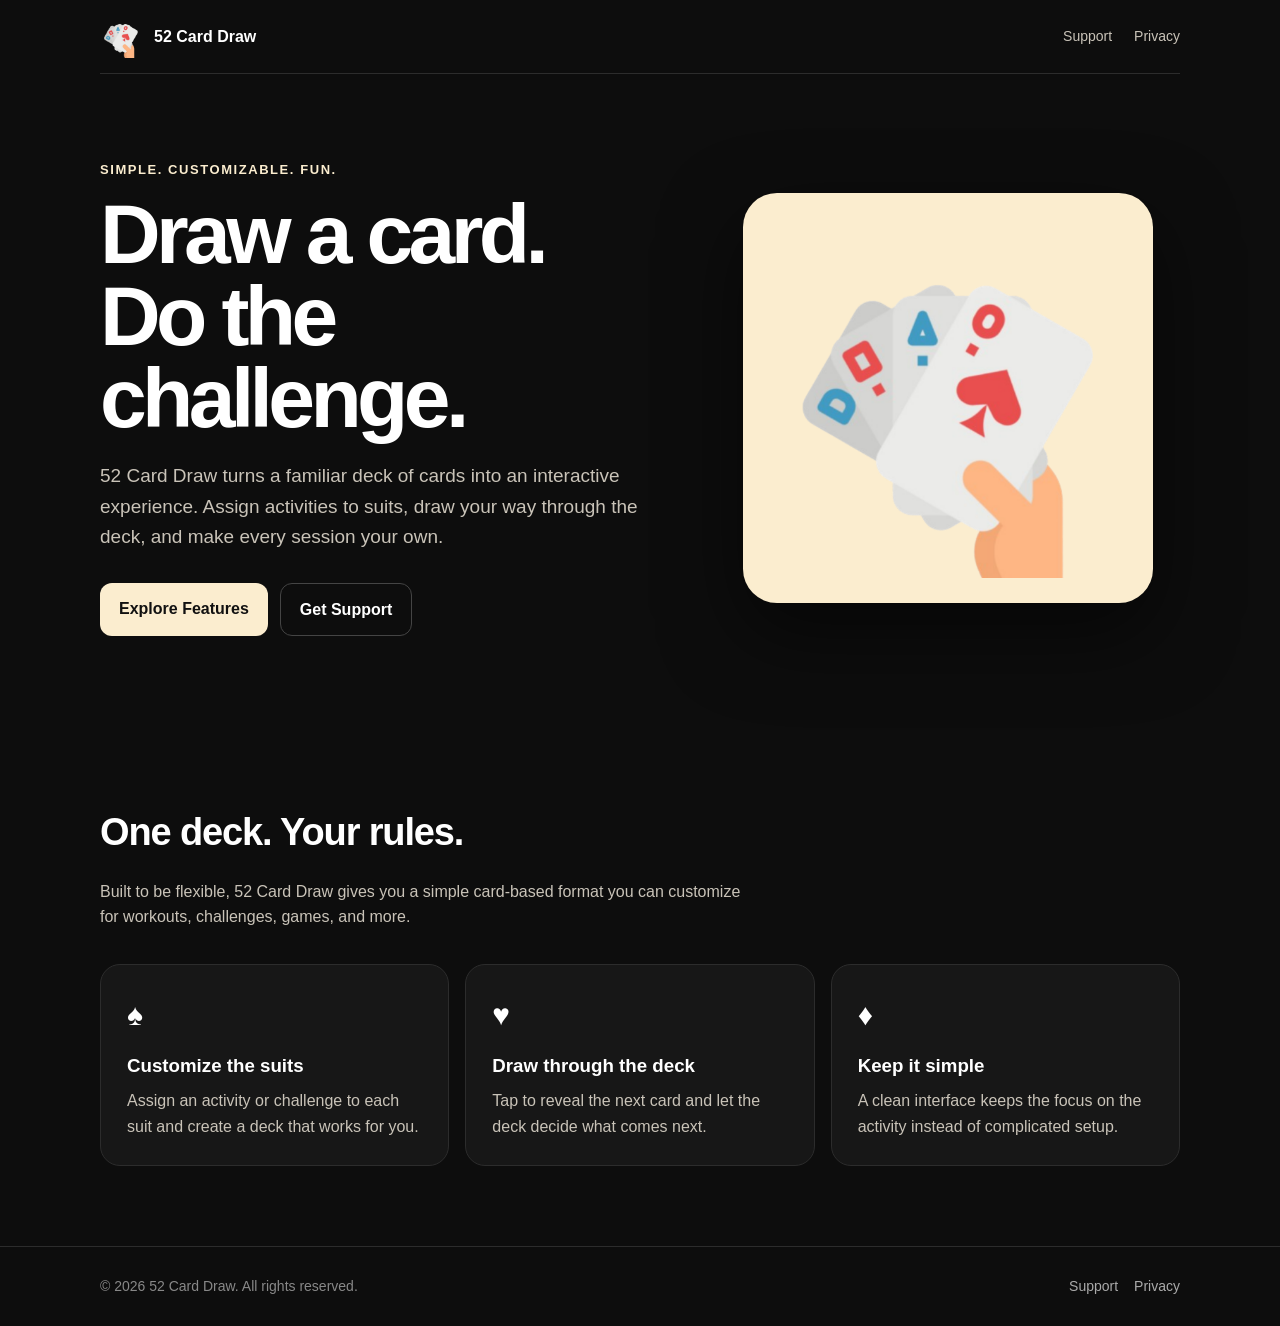
==== index.html @ 277e7c4e "Initialization" ====
<!doctype html><html lang="en"><head><meta charset="utf-8"><meta name="viewport" content="width=device-width,initial-scale=1"><meta name="description" content="52 Card Draw turns a deck of cards into a customizable way to play, train, and create challenges."><title>52 Card Draw</title><link rel="stylesheet" href="styles.css"><link rel="icon" href="app-icon.png"></head><body><div class="wrap"><nav><a class="brand" href="index.html"><img src="app-icon.png" alt="52 Card Draw icon"><span>52 Card Draw</span></a><div class="links"><a href="support.html">Support</a><a href="privacy.html">Privacy</a></div></nav><main class="hero"><div><div class="eyebrow">Simple. Customizable. Fun.</div><h1>Draw a card.<br>Do the challenge.</h1><p>52 Card Draw turns a familiar deck of cards into an interactive experience. Assign activities to suits, draw your way through the deck, and make every session your own.</p><div class="buttons"><a class="button" href="#features">Explore Features</a><a class="button secondary" href="support.html">Get Support</a></div></div><div class="icon-wrap"><div class="icon-card"><img src="app-icon.png" alt="52 Card Draw playing card app icon"></div></div></main><section class="section" id="features"><h2>One deck. Your rules.</h2><p class="section-lead">Built to be flexible, 52 Card Draw gives you a simple card-based format you can customize for workouts, challenges, games, and more.</p><div class="grid"><div class="card"><div class="symbol">♠</div><h3>Customize the suits</h3><p>Assign an activity or challenge to each suit and create a deck that works for you.</p></div><div class="card"><div class="symbol">♥</div><h3>Draw through the deck</h3><p>Tap to reveal the next card and let the deck decide what comes next.</p></div><div class="card"><div class="symbol">♦</div><h3>Keep it simple</h3><p>A clean interface keeps the focus on the activity instead of complicated setup.</p></div></div></section></div><footer><div class="wrap footer-row"><span>© 2026 52 Card Draw. All rights reserved.</span><span><a href="support.html">Support</a><a href="privacy.html">Privacy</a></span></div></footer></body></html>
---- styles.css ----
:root{--bg:#0d0d0d;--panel:#171717;--cream:#FBEDCF;--muted:#c9c3b8;--line:#2c2c2c;--red:#ef4747;--blue:#43a7d2}*{box-sizing:border-box}html{scroll-behavior:smooth}body{margin:0;font-family:-apple-system,BlinkMacSystemFont,"Segoe UI",sans-serif;background:var(--bg);color:#fff;line-height:1.6}a{color:inherit}.wrap{width:min(1080px,90%);margin:auto}nav{height:74px;display:flex;align-items:center;justify-content:space-between;border-bottom:1px solid var(--line)}.brand{display:flex;align-items:center;gap:12px;text-decoration:none;font-weight:800}.brand img{width:42px;height:42px;object-fit:contain}.links{display:flex;gap:22px}.links a{color:var(--muted);text-decoration:none;font-size:14px}.links a:hover{color:#fff}.hero{min-height:72vh;display:grid;grid-template-columns:1.1fr .9fr;align-items:center;gap:50px;padding:70px 0}.eyebrow{color:var(--cream);font-weight:700;letter-spacing:.12em;text-transform:uppercase;font-size:13px}.hero h1{font-size:clamp(48px,7vw,84px);line-height:.98;margin:12px 0 22px;letter-spacing:-.055em}.hero p{font-size:19px;color:var(--muted);max-width:600px}.icon-wrap{display:flex;justify-content:center}.icon-card{width:min(410px,80vw);aspect-ratio:1;border-radius:34px;background:var(--cream);display:grid;place-items:center;box-shadow:0 30px 80px #0008}.icon-card img{width:88%;height:88%;object-fit:contain}.buttons{display:flex;gap:12px;margin-top:30px;flex-wrap:wrap}.button{display:inline-block;padding:13px 19px;border-radius:12px;text-decoration:none;font-weight:700;background:var(--cream);color:#111}.button.secondary{background:transparent;color:#fff;border:1px solid #444}.section{padding:80px 0}.section h2{font-size:38px;letter-spacing:-.03em;margin:0 0 14px}.section-lead{color:var(--muted);max-width:650px;margin-bottom:34px}.grid{display:grid;grid-template-columns:repeat(3,1fr);gap:16px}.card{background:var(--panel);border:1px solid var(--line);border-radius:20px;padding:26px}.card .symbol{font-size:30px}.card h3{margin:12px 0 7px}.card p{margin:0;color:var(--muted)}.page{padding:70px 0 100px;max-width:760px}.page h1{font-size:52px;letter-spacing:-.04em;margin-bottom:10px}.page h2{margin-top:40px}.page p,.page li{color:var(--muted)}.faq{border-top:1px solid var(--line);padding:20px 0}.faq h3{margin:0 0 5px}.faq p{margin:0}footer{border-top:1px solid var(--line);padding:28px 0;color:#888;font-size:14px}.footer-row{display:flex;justify-content:space-between;gap:20px;flex-wrap:wrap}.footer-row a{color:#aaa;text-decoration:none;margin-left:16px}@media(max-width:760px){.hero{grid-template-columns:1fr;text-align:center;padding:55px 0}.hero p{margin-left:auto;margin-right:auto}.buttons{justify-content:center}.icon-wrap{order:-1}.icon-card{width:230px;border-radius:26px}.grid{grid-template-columns:1fr}.links{gap:12px}.links a{font-size:13px}.page h1{font-size:42px}}
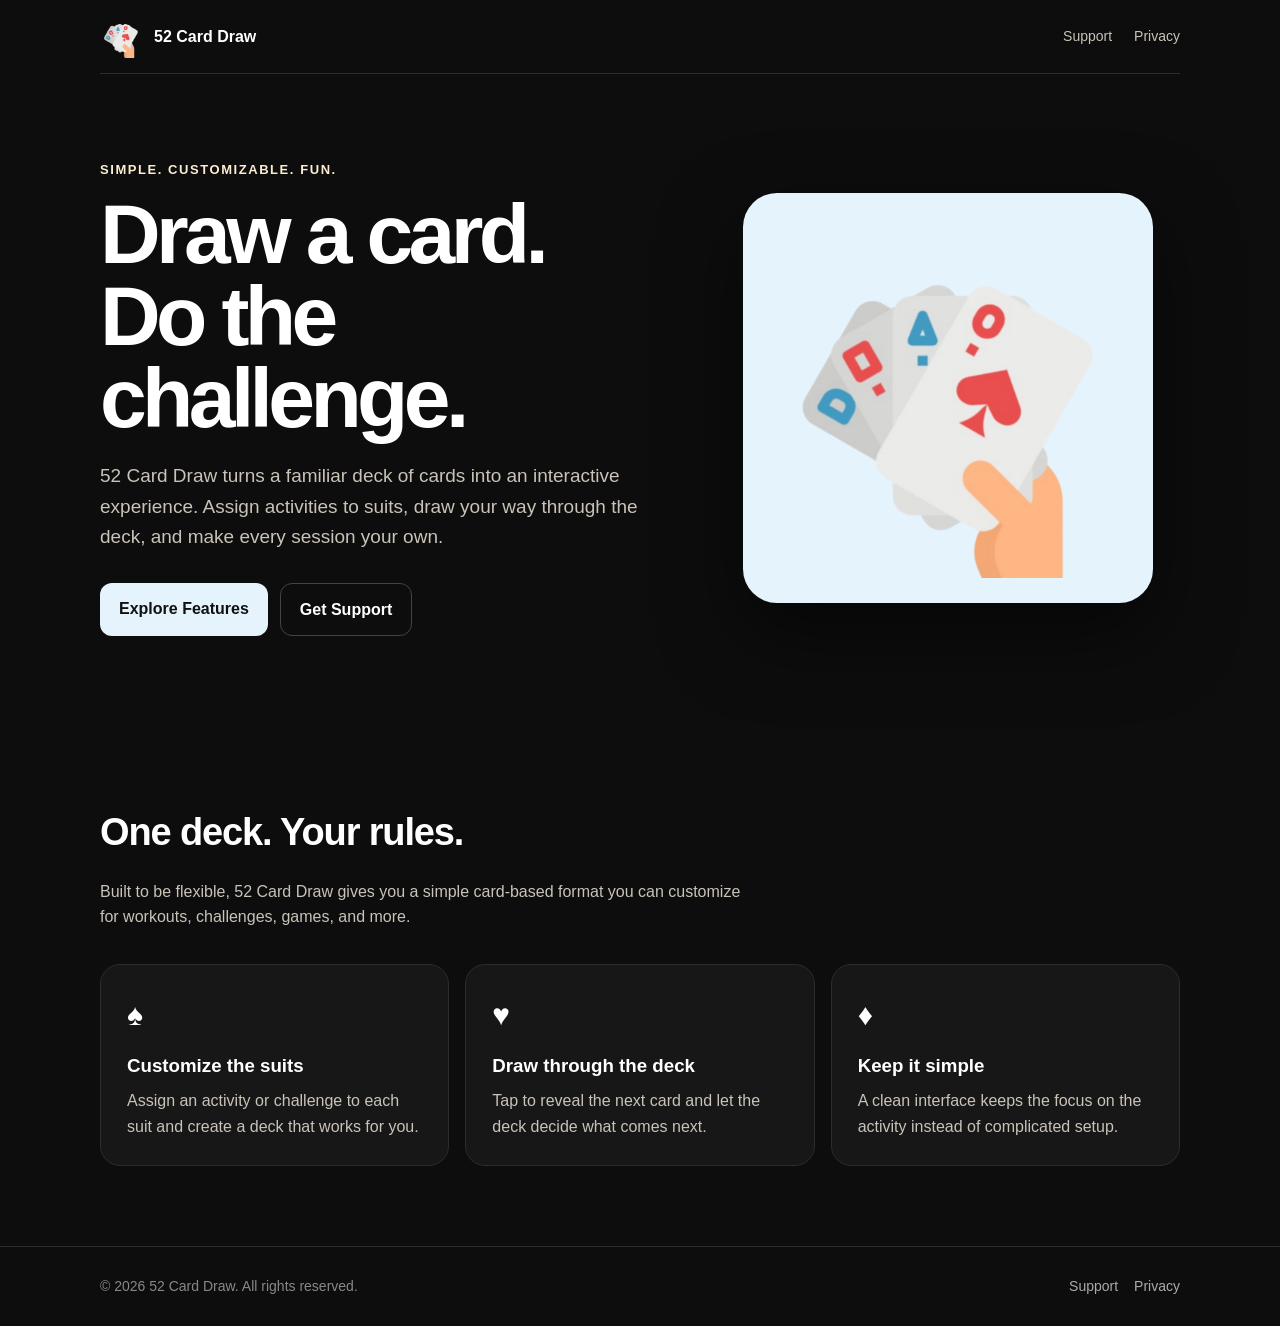
==== commit 0dfc2d3c: "Reformat HTML and update stylesheet Pretty-print index.html, privacy.html, and support.html for read" ====
--- a/index.html
+++ b/index.html
@@ -1 +1,62 @@
-<!doctype html><html lang="en"><head><meta charset="utf-8"><meta name="viewport" content="width=device-width,initial-scale=1"><meta name="description" content="52 Card Draw turns a deck of cards into a customizable way to play, train, and create challenges."><title>52 Card Draw</title><link rel="stylesheet" href="styles.css"><link rel="icon" href="app-icon.png"></head><body><div class="wrap"><nav><a class="brand" href="index.html"><img src="app-icon.png" alt="52 Card Draw icon"><span>52 Card Draw</span></a><div class="links"><a href="support.html">Support</a><a href="privacy.html">Privacy</a></div></nav><main class="hero"><div><div class="eyebrow">Simple. Customizable. Fun.</div><h1>Draw a card.<br>Do the challenge.</h1><p>52 Card Draw turns a familiar deck of cards into an interactive experience. Assign activities to suits, draw your way through the deck, and make every session your own.</p><div class="buttons"><a class="button" href="#features">Explore Features</a><a class="button secondary" href="support.html">Get Support</a></div></div><div class="icon-wrap"><div class="icon-card"><img src="app-icon.png" alt="52 Card Draw playing card app icon"></div></div></main><section class="section" id="features"><h2>One deck. Your rules.</h2><p class="section-lead">Built to be flexible, 52 Card Draw gives you a simple card-based format you can customize for workouts, challenges, games, and more.</p><div class="grid"><div class="card"><div class="symbol">♠</div><h3>Customize the suits</h3><p>Assign an activity or challenge to each suit and create a deck that works for you.</p></div><div class="card"><div class="symbol">♥</div><h3>Draw through the deck</h3><p>Tap to reveal the next card and let the deck decide what comes next.</p></div><div class="card"><div class="symbol">♦</div><h3>Keep it simple</h3><p>A clean interface keeps the focus on the activity instead of complicated setup.</p></div></div></section></div><footer><div class="wrap footer-row"><span>© 2026 52 Card Draw. All rights reserved.</span><span><a href="support.html">Support</a><a href="privacy.html">Privacy</a></span></div></footer></body></html>
+<!doctype html>
+<html lang="en">
+
+<head>
+    <meta charset="utf-8">
+    <meta name="viewport" content="width=device-width,initial-scale=1">
+    <meta name="description"
+        content="52 Card Draw turns a deck of cards into a customizable way to play, train, and create challenges.">
+    <title>52 Card Draw</title>
+    <link rel="stylesheet" href="styles.css">
+    <link rel="icon" href="app-icon.png">
+</head>
+
+<body>
+    <div class="wrap">
+        <nav><a class="brand" href="index.html"><img src="app-icon.png" alt="52 Card Draw icon"><span>52 Card
+                    Draw</span></a>
+            <div class="links"><a href="support.html">Support</a><a href="privacy.html">Privacy</a></div>
+        </nav>
+        <main class="hero">
+            <div>
+                <div class="eyebrow">Simple. Customizable. Fun.</div>
+                <h1>Draw a card.<br>Do the challenge.</h1>
+                <p>52 Card Draw turns a familiar deck of cards into an interactive experience. Assign activities to
+                    suits, draw your way through the deck, and make every session your own.</p>
+                <div class="buttons"><a class="button" href="#features">Explore Features</a><a class="button secondary"
+                        href="support.html">Get Support</a></div>
+            </div>
+            <div class="icon-wrap">
+                <div class="icon-card"><img src="app-icon.png" alt="52 Card Draw playing card app icon"></div>
+            </div>
+        </main>
+        <section class="section" id="features">
+            <h2>One deck. Your rules.</h2>
+            <p class="section-lead">Built to be flexible, 52 Card Draw gives you a simple card-based format you can
+                customize for workouts, challenges, games, and more.</p>
+            <div class="grid">
+                <div class="card">
+                    <div class="symbol">♠</div>
+                    <h3>Customize the suits</h3>
+                    <p>Assign an activity or challenge to each suit and create a deck that works for you.</p>
+                </div>
+                <div class="card">
+                    <div class="symbol">♥</div>
+                    <h3>Draw through the deck</h3>
+                    <p>Tap to reveal the next card and let the deck decide what comes next.</p>
+                </div>
+                <div class="card">
+                    <div class="symbol">♦</div>
+                    <h3>Keep it simple</h3>
+                    <p>A clean interface keeps the focus on the activity instead of complicated setup.</p>
+                </div>
+            </div>
+        </section>
+    </div>
+    <footer>
+        <div class="wrap footer-row"><span>© 2026 52 Card Draw. All rights reserved.</span><span><a
+                    href="support.html">Support</a><a href="privacy.html">Privacy</a></span></div>
+    </footer>
+</body>
+
+</html>
--- a/styles.css
+++ b/styles.css
@@ -1 +1,285 @@
-:root{--bg:#0d0d0d;--panel:#171717;--cream:#FBEDCF;--muted:#c9c3b8;--line:#2c2c2c;--red:#ef4747;--blue:#43a7d2}*{box-sizing:border-box}html{scroll-behavior:smooth}body{margin:0;font-family:-apple-system,BlinkMacSystemFont,"Segoe UI",sans-serif;background:var(--bg);color:#fff;line-height:1.6}a{color:inherit}.wrap{width:min(1080px,90%);margin:auto}nav{height:74px;display:flex;align-items:center;justify-content:space-between;border-bottom:1px solid var(--line)}.brand{display:flex;align-items:center;gap:12px;text-decoration:none;font-weight:800}.brand img{width:42px;height:42px;object-fit:contain}.links{display:flex;gap:22px}.links a{color:var(--muted);text-decoration:none;font-size:14px}.links a:hover{color:#fff}.hero{min-height:72vh;display:grid;grid-template-columns:1.1fr .9fr;align-items:center;gap:50px;padding:70px 0}.eyebrow{color:var(--cream);font-weight:700;letter-spacing:.12em;text-transform:uppercase;font-size:13px}.hero h1{font-size:clamp(48px,7vw,84px);line-height:.98;margin:12px 0 22px;letter-spacing:-.055em}.hero p{font-size:19px;color:var(--muted);max-width:600px}.icon-wrap{display:flex;justify-content:center}.icon-card{width:min(410px,80vw);aspect-ratio:1;border-radius:34px;background:var(--cream);display:grid;place-items:center;box-shadow:0 30px 80px #0008}.icon-card img{width:88%;height:88%;object-fit:contain}.buttons{display:flex;gap:12px;margin-top:30px;flex-wrap:wrap}.button{display:inline-block;padding:13px 19px;border-radius:12px;text-decoration:none;font-weight:700;background:var(--cream);color:#111}.button.secondary{background:transparent;color:#fff;border:1px solid #444}.section{padding:80px 0}.section h2{font-size:38px;letter-spacing:-.03em;margin:0 0 14px}.section-lead{color:var(--muted);max-width:650px;margin-bottom:34px}.grid{display:grid;grid-template-columns:repeat(3,1fr);gap:16px}.card{background:var(--panel);border:1px solid var(--line);border-radius:20px;padding:26px}.card .symbol{font-size:30px}.card h3{margin:12px 0 7px}.card p{margin:0;color:var(--muted)}.page{padding:70px 0 100px;max-width:760px}.page h1{font-size:52px;letter-spacing:-.04em;margin-bottom:10px}.page h2{margin-top:40px}.page p,.page li{color:var(--muted)}.faq{border-top:1px solid var(--line);padding:20px 0}.faq h3{margin:0 0 5px}.faq p{margin:0}footer{border-top:1px solid var(--line);padding:28px 0;color:#888;font-size:14px}.footer-row{display:flex;justify-content:space-between;gap:20px;flex-wrap:wrap}.footer-row a{color:#aaa;text-decoration:none;margin-left:16px}@media(max-width:760px){.hero{grid-template-columns:1fr;text-align:center;padding:55px 0}.hero p{margin-left:auto;margin-right:auto}.buttons{justify-content:center}.icon-wrap{order:-1}.icon-card{width:230px;border-radius:26px}.grid{grid-template-columns:1fr}.links{gap:12px}.links a{font-size:13px}.page h1{font-size:42px}}
+:root {
+    --bg: #0d0d0d;
+    --panel: #171717;
+    --cream: #FBEDCF;
+    --muted: #c9c3b8;
+    --line: #2c2c2c;
+    --red: #ef4747;
+    --blue: #43a7d2;
+    --lightblue: #E5F3FD;
+}
+
+* {
+    box-sizing: border-box
+}
+
+html {
+    scroll-behavior: smooth
+}
+
+body {
+    margin: 0;
+    font-family: -apple-system, BlinkMacSystemFont, "Segoe UI", sans-serif;
+    background: var(--bg);
+    color: #fff;
+    line-height: 1.6
+}
+
+a {
+    color: inherit
+}
+
+.wrap {
+    width: min(1080px, 90%);
+    margin: auto
+}
+
+nav {
+    height: 74px;
+    display: flex;
+    align-items: center;
+    justify-content: space-between;
+    border-bottom: 1px solid var(--line)
+}
+
+.brand {
+    display: flex;
+    align-items: center;
+    gap: 12px;
+    text-decoration: none;
+    font-weight: 800
+}
+
+.brand img {
+    width: 42px;
+    height: 42px;
+    object-fit: contain
+}
+
+.links {
+    display: flex;
+    gap: 22px
+}
+
+.links a {
+    color: var(--muted);
+    text-decoration: none;
+    font-size: 14px
+}
+
+.links a:hover {
+    color: #fff
+}
+
+.hero {
+    min-height: 72vh;
+    display: grid;
+    grid-template-columns: 1.1fr .9fr;
+    align-items: center;
+    gap: 50px;
+    padding: 70px 0
+}
+
+.eyebrow {
+    color: var(--cream);
+    font-weight: 700;
+    letter-spacing: .12em;
+    text-transform: uppercase;
+    font-size: 13px
+}
+
+.hero h1 {
+    font-size: clamp(48px, 7vw, 84px);
+    line-height: .98;
+    margin: 12px 0 22px;
+    letter-spacing: -.055em
+}
+
+.hero p {
+    font-size: 19px;
+    color: var(--muted);
+    max-width: 600px
+}
+
+.icon-wrap {
+    display: flex;
+    justify-content: center
+}
+
+.icon-card {
+    width: min(410px, 80vw);
+    aspect-ratio: 1;
+    border-radius: 34px;
+    /*background: var(--cream);*/
+    background: var(--lightblue);
+    display: grid;
+    place-items: center;
+    box-shadow: 0 30px 80px #0008
+}
+
+.icon-card img {
+    width: 88%;
+    height: 88%;
+    object-fit: contain
+}
+
+.buttons {
+    display: flex;
+    gap: 12px;
+    margin-top: 30px;
+    flex-wrap: wrap
+}
+
+.button {
+    display: inline-block;
+    padding: 13px 19px;
+    border-radius: 12px;
+    text-decoration: none;
+    font-weight: 700;
+    /*background: var(--cream);*/
+    background: var(--lightblue);
+    color: #111
+}
+
+.button.secondary {
+    background: transparent;
+    color: #fff;
+    border: 1px solid #444
+}
+
+.section {
+    padding: 80px 0
+}
+
+.section h2 {
+    font-size: 38px;
+    letter-spacing: -.03em;
+    margin: 0 0 14px
+}
+
+.section-lead {
+    color: var(--muted);
+    max-width: 650px;
+    margin-bottom: 34px
+}
+
+.grid {
+    display: grid;
+    grid-template-columns: repeat(3, 1fr);
+    gap: 16px
+}
+
+.card {
+    background: var(--panel);
+    border: 1px solid var(--line);
+    border-radius: 20px;
+    padding: 26px
+}
+
+.card .symbol {
+    font-size: 30px
+}
+
+.card h3 {
+    margin: 12px 0 7px
+}
+
+.card p {
+    margin: 0;
+    color: var(--muted)
+}
+
+.page {
+    padding: 70px 0 100px;
+    max-width: 760px
+}
+
+.page h1 {
+    font-size: 52px;
+    letter-spacing: -.04em;
+    margin-bottom: 10px
+}
+
+.page h2 {
+    margin-top: 40px
+}
+
+.page p,
+.page li {
+    color: var(--muted)
+}
+
+.faq {
+    border-top: 1px solid var(--line);
+    padding: 20px 0
+}
+
+.faq h3 {
+    margin: 0 0 5px
+}
+
+.faq p {
+    margin: 0
+}
+
+footer {
+    border-top: 1px solid var(--line);
+    padding: 28px 0;
+    color: #888;
+    font-size: 14px
+}
+
+.footer-row {
+    display: flex;
+    justify-content: space-between;
+    gap: 20px;
+    flex-wrap: wrap
+}
+
+.footer-row a {
+    color: #aaa;
+    text-decoration: none;
+    margin-left: 16px
+}
+
+@media(max-width:760px) {
+    .hero {
+        grid-template-columns: 1fr;
+        text-align: center;
+        padding: 55px 0
+    }
+
+    .hero p {
+        margin-left: auto;
+        margin-right: auto
+    }
+
+    .buttons {
+        justify-content: center
+    }
+
+    .icon-wrap {
+        order: -1
+    }
+
+    .icon-card {
+        width: 230px;
+        border-radius: 26px
+    }
+
+    .grid {
+        grid-template-columns: 1fr
+    }
+
+    .links {
+        gap: 12px
+    }
+
+    .links a {
+        font-size: 13px
+    }
+
+    .page h1 {
+        font-size: 42px
+    }
+}
